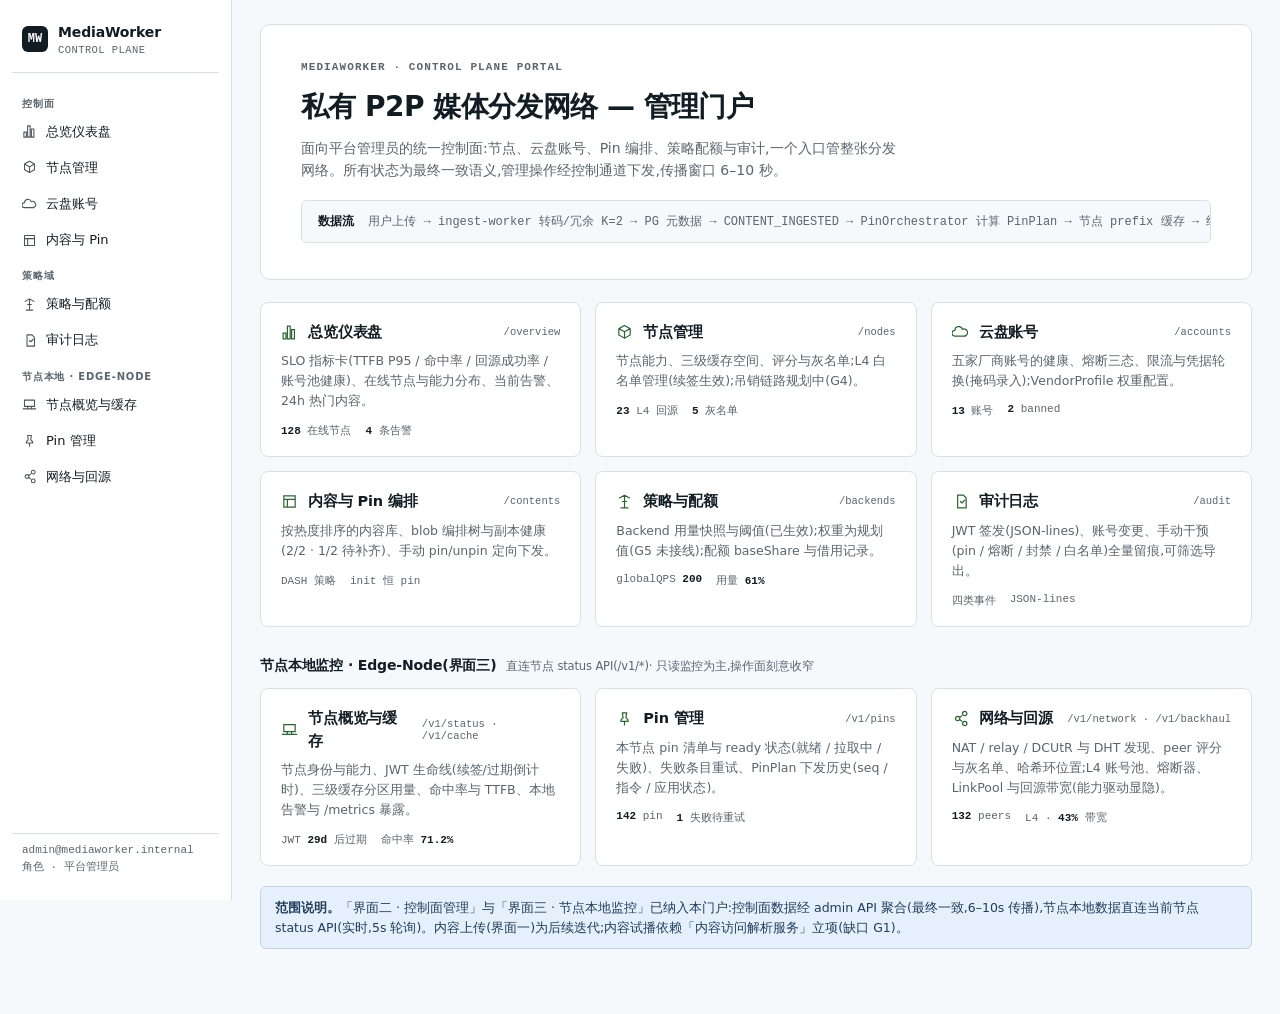
==== ui/index.html @ b16d65c3 "fix(accountpool): register OAuth2 credentials in BuildFromConfig BuildFromConfig created a TokenMana" ====
<!doctype html>
<html lang="zh-CN">
<head>
<meta charset="utf-8" />
<meta name="viewport" content="width=device-width, initial-scale=1" />
<title>MediaWorker 控制面 · 管理门户</title>
<link rel="stylesheet" href="assets/app.css" />
<style>
  .hero {
    border: 1px solid var(--border);
    border-radius: 10px;
    background: var(--surface);
    padding: 36px 40px;
    margin-bottom: 22px;
  }
  .hero .kicker {
    font: 600 11px var(--font-mono);
    letter-spacing: 0.1em; text-transform: uppercase;
    color: var(--muted); margin-bottom: 12px;
  }
  .hero h1 { font-size: 28px; font-weight: 700; letter-spacing: -0.02em; margin-bottom: 10px; }
  .hero p { color: var(--muted); font-size: 14px; max-width: 68ch; }
  .hero .flow {
    margin-top: 18px; padding: 12px 16px;
    background: oklch(98% 0.004 250);
    border: 1px solid var(--border); border-radius: var(--radius);
    font: 12px var(--font-mono); color: var(--muted);
    overflow-x: auto; white-space: nowrap;
  }
  .hero .flow b { color: var(--fg); font-weight: 600; }
  .mod {
    display: flex; flex-direction: column; gap: 8px;
    border: 1px solid var(--border); border-radius: 8px;
    background: var(--surface); padding: 18px 20px;
    text-decoration: none; color: var(--fg);
    transition: border-color 0.12s, transform 0.12s;
  }
  .mod:hover { border-color: oklch(70% 0.08 145); transform: translateY(-1px); }
  .mod .m-top { display: flex; align-items: center; gap: 10px; }
  .mod .m-top svg { width: 17px; height: 17px; stroke-width: 1.7; color: oklch(45% 0.1 145); }
  .mod .m-top .t { font-weight: 650; font-size: 14.5px; letter-spacing: -0.01em; }
  .mod .m-top .api { margin-left: auto; font: 10.5px var(--font-mono); color: var(--muted); }
  .mod p { font-size: 12.5px; color: var(--muted); line-height: 1.6; }
  .mod .m-stats { display: flex; gap: 14px; margin-top: 4px; font: 11px var(--font-mono); color: var(--muted); }
  .mod .m-stats b { color: var(--fg); font-weight: 600; }
</style>
</head>
<body>
<div class="shell">
  <aside class="sidebar"></aside>
  <main class="main">
    <div class="hero">
      <div class="kicker">MediaWorker · Control Plane Portal</div>
      <h1>私有 P2P 媒体分发网络 — 管理门户</h1>
      <p>面向平台管理员的统一控制面:节点、云盘账号、Pin 编排、策略配额与审计,一个入口管整张分发网络。所有状态为最终一致语义,管理操作经控制通道下发,传播窗口 6–10 秒。</p>
      <div class="flow">
        <b>数据流</b>&nbsp; 用户上传 → ingest-worker 转码/冗余 K=2 → PG 元数据 → CONTENT_INGESTED → PinOrchestrator 计算 PinPlan → 节点 prefix 缓存 → 终端经 edge-node 拉流
      </div>
    </div>

    <div class="grid g-3">
      <a class="mod" href="dashboard.html">
        <div class="m-top"><svg viewBox="0 0 24 24" fill="none" stroke="currentColor" stroke-linecap="round"><path d="M3 13h4v8H3zM9 3h4v18H9zM15 8h4v13h-4z"/></svg><span class="t">总览仪表盘</span><span class="api">/overview</span></div>
        <p>SLO 指标卡(TTFB P95 / 命中率 / 回源成功率 / 账号池健康)、在线节点与能力分布、当前告警、24h 热门内容。</p>
        <div class="m-stats"><span><b>128</b> 在线节点</span><span><b>4</b> 条告警</span></div>
      </a>
      <a class="mod" href="nodes.html">
        <div class="m-top"><svg viewBox="0 0 24 24" fill="none" stroke="currentColor" stroke-linecap="round"><path d="M12 2l8 4.5v9L12 20l-8-4.5v-9L12 2zM12 11l8-4.5M12 11v9M12 11L4 6.5"/></svg><span class="t">节点管理</span><span class="api">/nodes</span></div>
        <p>节点能力、三级缓存空间、评分与灰名单;L4 白名单管理(续签生效);吊销链路规划中(G4)。</p>
        <div class="m-stats"><span><b>23</b> L4 回源</span><span><b>5</b> 灰名单</span></div>
      </a>
      <a class="mod" href="accounts.html">
        <div class="m-top"><svg viewBox="0 0 24 24" fill="none" stroke="currentColor" stroke-linecap="round"><path d="M4 17a4 4 0 010-8 5.5 5.5 0 0110.7-1.5A4.5 4.5 0 0119 16.5V17H4z"/></svg><span class="t">云盘账号</span><span class="api">/accounts</span></div>
        <p>五家厂商账号的健康、熔断三态、限流与凭据轮换(掩码录入);VendorProfile 权重配置。</p>
        <div class="m-stats"><span><b>13</b> 账号</span><span><b>2</b> banned</span></div>
      </a>
      <a class="mod" href="content.html">
        <div class="m-top"><svg viewBox="0 0 24 24" fill="none" stroke="currentColor" stroke-linecap="round"><path d="M4 4h16v16H4zM4 9h16M9 9v11"/></svg><span class="t">内容与 Pin 编排</span><span class="api">/contents</span></div>
        <p>按热度排序的内容库、blob 编排树与副本健康(2/2 · 1/2 待补齐)、手动 pin/unpin 定向下发。</p>
        <div class="m-stats"><span>DASH 策略</span><span>init 恒 pin</span></div>
      </a>
      <a class="mod" href="policy.html">
        <div class="m-top"><svg viewBox="0 0 24 24" fill="none" stroke="currentColor" stroke-linecap="round"><path d="M12 3v18M5 7l7-4 7 4M7 21h10M9 12h6"/></svg><span class="t">策略与配额</span><span class="api">/backends</span></div>
        <p>Backend 用量快照与阈值(已生效);权重为规划值(G5 未接线);配额 baseShare 与借用记录。</p>
        <div class="m-stats"><span>globalQPS <b>200</b></span><span>用量 <b>61%</b></span></div>
      </a>
      <a class="mod" href="audit.html">
        <div class="m-top"><svg viewBox="0 0 24 24" fill="none" stroke="currentColor" stroke-linecap="round"><path d="M8 3h8l4 4v14H8zM8 3v18M12 12l2 2 4-4"/></svg><span class="t">审计日志</span><span class="api">/audit</span></div>
        <p>JWT 签发(JSON-lines)、账号变更、手动干预(pin / 熔断 / 封禁 / 白名单)全量留痕,可筛选导出。</p>
        <div class="m-stats"><span>四类事件</span><span>JSON-lines</span></div>
      </a>
    </div>

    <div class="section-h" style="margin-top:28px;">节点本地监控 · Edge-Node(界面三)
      <span class="hint">直连节点 status API(/v1/*)· 只读监控为主,操作面刻意收窄</span>
    </div>
    <div class="grid g-3">
      <a class="mod" href="edge-node.html">
        <div class="m-top"><svg viewBox="0 0 24 24" fill="none" stroke="currentColor" stroke-linecap="round"><path d="M4 5h16v10H4zM2 19h20M9 15v4M15 15v4"/></svg><span class="t">节点概览与缓存</span><span class="api">/v1/status · /v1/cache</span></div>
        <p>节点身份与能力、JWT 生命线(续签/过期倒计时)、三级缓存分区用量、命中率与 TTFB、本地告警与 /metrics 暴露。</p>
        <div class="m-stats"><span>JWT <b>29d</b> 后过期</span><span>命中率 <b>71.2%</b></span></div>
      </a>
      <a class="mod" href="edge-pins.html">
        <div class="m-top"><svg viewBox="0 0 24 24" fill="none" stroke="currentColor" stroke-linecap="round"><path d="M9 4h6l-1 7 3 3v2H7v-2l3-3-1-7zM12 16v5"/></svg><span class="t">Pin 管理</span><span class="api">/v1/pins</span></div>
        <p>本节点 pin 清单与 ready 状态(就绪 / 拉取中 / 失败)、失败条目重试、PinPlan 下发历史(seq / 指令 / 应用状态)。</p>
        <div class="m-stats"><span><b>142</b> pin</span><span><b>1</b> 失败待重试</span></div>
      </a>
      <a class="mod" href="edge-network.html">
        <div class="m-top"><svg viewBox="0 0 24 24" fill="none" stroke="currentColor" stroke-linecap="round"><path d="M5 12a3 3 0 106 0 3 3 0 00-6 0zM15 5a3 3 0 106 0 3 3 0 00-6 0zM15 19a3 3 0 106 0 3 3 0 00-6 0zM10.7 10.8l3-2.6M10.7 13.2l3 2.6"/></svg><span class="t">网络与回源</span><span class="api">/v1/network · /v1/backhaul</span></div>
        <p>NAT / relay / DCUtR 与 DHT 发现、peer 评分与灰名单、哈希环位置;L4 账号池、熔断器、LinkPool 与回源带宽(能力驱动显隐)。</p>
        <div class="m-stats"><span><b>132</b> peers</span><span>L4 · <b>43%</b> 带宽</span></div>
      </a>
    </div>

    <div class="notice mt" style="margin-top:20px;">
      <div><b>范围说明。</b>「界面二 · 控制面管理」与「界面三 · 节点本地监控」已纳入本门户:控制面数据经 admin API 聚合(最终一致,6–10s 传播),节点本地数据直连当前节点 status API(实时,5s 轮询)。内容上传(界面一)为后续迭代;内容试播依赖「内容访问解析服务」立项(缺口 G1)。</div>
    </div>
  </main>
</div>

<script src="assets/app.js"></script>
<script>
  MW.injectSidebar('home');
  MW.injectChrome();
</script>
</body>
</html>
---- ui/assets/app.css ----
/* ==========================================================================
   MediaWorker Admin — 共享设计系统
   方向:Tech / Utility(Datadog / GitHub 系) — 信息密度优先,等宽数字,
   细线边框,状态徽章。令牌来自方向库 tech-utility,语义色用 oklch 推导。
   ========================================================================== */

:root {
  /* 方向库 tech-utility 令牌(verbatim) */
  --bg:      oklch(98% 0.005 250);
  --surface: oklch(100% 0 0);
  --fg:      oklch(22% 0.02 240);
  --muted:   oklch(50% 0.018 240);
  --border:  oklch(90% 0.008 240);
  --accent:  oklch(58% 0.16 145);

  /* 语义色 — 按用途命名,oklch 推导 */
  --success:      oklch(56% 0.14 155);
  --success-bg:   oklch(95% 0.03 155);
  --warn:         oklch(62% 0.14 75);
  --warn-bg:      oklch(95% 0.04 85);
  --danger:       oklch(55% 0.19 27);
  --danger-bg:    oklch(95% 0.03 27);
  --info:         oklch(52% 0.11 250);
  --info-bg:      oklch(95% 0.02 250);
  --planned:      oklch(52% 0.09 290);
  --planned-bg:   oklch(95% 0.02 290);

  --font-body: -apple-system, BlinkMacSystemFont, 'Inter', 'Segoe UI', system-ui, sans-serif;
  --font-mono: 'JetBrains Mono', 'IBM Plex Mono', ui-monospace, Menlo, monospace;

  --radius: 6px;
  --sidebar-w: 232px;
}

* { box-sizing: border-box; margin: 0; padding: 0; }

html, body {
  background: var(--bg);
  color: var(--fg);
  font: 14px/1.55 var(--font-body);
  -webkit-font-smoothing: antialiased;
}

.mono, .num { font-family: var(--font-mono); font-variant-numeric: tabular-nums; }
.num { font-family: var(--font-body); font-variant-numeric: tabular-nums; }

/* ---------- 布局骨架 ---------- */
.shell { display: flex; min-height: 100vh; }

.sidebar {
  width: var(--sidebar-w);
  flex: 0 0 var(--sidebar-w);
  background: var(--surface);
  border-right: 1px solid var(--border);
  position: sticky;
  top: 0;
  height: 100vh;
  display: flex;
  flex-direction: column;
  padding: 16px 12px;
  gap: 2px;
}
.sidebar .brand {
  display: flex; align-items: center; gap: 10px;
  padding: 6px 10px 16px;
  border-bottom: 1px solid var(--border);
  margin-bottom: 12px;
}
.sidebar .brand .mark {
  width: 26px; height: 26px; border-radius: 6px;
  background: var(--fg);
  display: grid; place-items: center;
  color: var(--surface);
  font: 700 12px/1 var(--font-mono);
}
.sidebar .brand .name { font-weight: 650; font-size: 14px; letter-spacing: -0.01em; }
.sidebar .brand .sub { font: 10.5px var(--font-mono); color: var(--muted); letter-spacing: 0.04em; }
.sidebar .nav-label {
  font: 600 10px/1 var(--font-body);
  letter-spacing: 0.08em; text-transform: uppercase;
  color: var(--muted);
  padding: 12px 10px 4px;
}
.sidebar a {
  display: flex; align-items: center; gap: 9px;
  padding: 7px 10px;
  border-radius: var(--radius);
  color: var(--fg);
  text-decoration: none;
  font-size: 13px; font-weight: 500;
}
.sidebar a svg { width: 15px; height: 15px; stroke-width: 1.7; flex: none; opacity: 0.75; }
.sidebar a:hover { background: oklch(96% 0.005 250); }
.sidebar a.active { background: oklch(94% 0.02 145); color: oklch(35% 0.1 145); font-weight: 600; }
.sidebar a.active svg { opacity: 1; }
.sidebar .foot {
  margin-top: auto;
  padding: 10px;
  border-top: 1px solid var(--border);
  font: 11px var(--font-mono);
  color: var(--muted);
  display: flex; flex-direction: column; gap: 3px;
}

.main { flex: 1; min-width: 0; padding: 24px 28px 64px; }

.topbar {
  display: flex; align-items: baseline; gap: 14px;
  margin-bottom: 20px;
  flex-wrap: wrap;
}
.topbar h1 { font-size: 20px; font-weight: 650; letter-spacing: -0.02em; }
.topbar .crumb { font: 12px var(--font-mono); color: var(--muted); }
.topbar .spacer { flex: 1; }
.topbar .freshness {
  font: 11px var(--font-mono); color: var(--muted);
  display: inline-flex; align-items: center; gap: 6px;
}
.freshness .dot { width: 6px; height: 6px; border-radius: 50%; background: var(--success); }

/* ---------- 卡片与栅格 ---------- */
.card {
  background: var(--surface);
  border: 1px solid var(--border);
  border-radius: var(--radius);
  padding: 16px 18px;
}
.card > h3, .card-title {
  font-size: 13px; font-weight: 650; letter-spacing: -0.01em;
  margin-bottom: 12px;
  display: flex; align-items: center; gap: 8px; flex-wrap: wrap;
}
.card .card-title .hint { font: 400 11px var(--font-body); color: var(--muted); }

.grid { display: grid; gap: 14px; }
.g-4 { grid-template-columns: repeat(4, 1fr); }
.g-3 { grid-template-columns: repeat(3, 1fr); }
.g-2 { grid-template-columns: repeat(2, 1fr); }
.g-21 { grid-template-columns: 2fr 1fr; }
.g-12 { grid-template-columns: 1fr 2fr; }
.mt { margin-top: 14px; }

/* ---------- 指标卡 ---------- */
.stat { display: flex; flex-direction: column; gap: 6px; }
.stat .label {
  font-size: 12px; color: var(--muted); font-weight: 550;
  display: flex; align-items: center; gap: 6px;
}
.stat .value {
  font: 650 26px/1.1 var(--font-body);
  font-variant-numeric: tabular-nums;
  letter-spacing: -0.02em;
}
.stat .value small { font: 500 13px var(--font-body); color: var(--muted); letter-spacing: 0; }
.stat .target { font: 11px var(--font-mono); color: var(--muted); }
.stat.ok .value { color: var(--success); }
.stat.warn .value { color: var(--warn); }
.stat.bad .value { color: var(--danger); }

/* ---------- 表格 ---------- */
.tbl-wrap { overflow-x: auto; border: 1px solid var(--border); border-radius: var(--radius); background: var(--surface); }
table.tbl { width: 100%; border-collapse: collapse; font-size: 13px; }
.tbl th {
  text-align: left;
  font: 600 11px var(--font-body);
  letter-spacing: 0.06em; text-transform: uppercase;
  color: var(--muted);
  padding: 9px 14px;
  border-bottom: 1px solid var(--border);
  white-space: nowrap;
  background: oklch(98.5% 0.004 250);
}
.tbl td {
  padding: 10px 14px;
  border-bottom: 1px solid var(--border);
  vertical-align: middle;
}
.tbl tr:last-child td { border-bottom: 0; }
.tbl tbody tr { transition: background 0.1s; }
.tbl tbody tr:hover { background: oklch(97.5% 0.004 250); }
.tbl tr.clickable { cursor: pointer; }
.tbl .r { text-align: right; }
.tbl .c { text-align: center; }
.tbl code, code {
  font: 12px var(--font-mono);
  background: oklch(96% 0.005 250);
  padding: 1px 6px; border-radius: 4px;
  border: 1px solid var(--border);
}

/* ---------- 徽章 / 状态 ---------- */
.pill {
  display: inline-flex; align-items: center; gap: 5px;
  font: 600 11px/1 var(--font-body);
  letter-spacing: 0.02em;
  padding: 4px 8px;
  border-radius: 999px;
  white-space: nowrap;
}
.pill .d { width: 6px; height: 6px; border-radius: 50%; background: currentColor; }
.pill.ok      { color: oklch(38% 0.1 155);  background: var(--success-bg); }
.pill.warn    { color: oklch(42% 0.11 70);  background: var(--warn-bg); }
.pill.bad     { color: oklch(42% 0.14 27);  background: var(--danger-bg); }
.pill.info    { color: oklch(38% 0.09 250); background: var(--info-bg); }
.pill.planned { color: oklch(38% 0.08 290); background: var(--planned-bg); }
.pill.neutral { color: var(--muted); background: oklch(95% 0.005 250); }

.chip {
  display: inline-flex; align-items: center;
  font: 500 11px var(--font-mono);
  padding: 3px 7px;
  border: 1px solid var(--border);
  border-radius: 4px;
  color: var(--fg);
  background: var(--surface);
  white-space: nowrap;
}

.tag-live    { color: oklch(38% 0.1 155); }
.tag-planned { color: oklch(42% 0.08 290); font-style: normal; }

/* ---------- 按钮 ---------- */
.btn {
  display: inline-flex; align-items: center; gap: 6px;
  font: 550 12.5px var(--font-body);
  padding: 7px 13px;
  border-radius: var(--radius);
  border: 1px solid var(--border);
  background: var(--surface);
  color: var(--fg);
  cursor: pointer;
  transition: background 0.12s, border-color 0.12s;
  text-decoration: none;
}
.btn:hover { background: oklch(96.5% 0.005 250); }
.btn.primary { background: var(--accent); border-color: var(--accent); color: #fff; }
.btn.primary:hover { background: oklch(52% 0.15 145); }
.btn.danger { color: var(--danger); border-color: oklch(85% 0.05 27); }
.btn.danger:hover { background: var(--danger-bg); }
.btn.ghost { border-color: transparent; }
.btn.sm { padding: 4px 9px; font-size: 11.5px; }
.btn[disabled] { opacity: 0.45; cursor: not-allowed; }
.btn svg { width: 14px; height: 14px; stroke-width: 1.8; }

/* ---------- 表单 ---------- */
.field { display: flex; flex-direction: column; gap: 5px; margin-bottom: 14px; }
.field label { font-size: 12px; font-weight: 600; }
.field .help { font-size: 11px; color: var(--muted); }
.input, select.input, textarea.input {
  font: 13px var(--font-body);
  padding: 8px 10px;
  border: 1px solid var(--border);
  border-radius: var(--radius);
  background: var(--surface);
  color: var(--fg);
  width: 100%;
}
.input:focus { outline: 2px solid oklch(80% 0.06 145); outline-offset: 0; border-color: var(--accent); }
.input.mono { font-family: var(--font-mono); font-size: 12.5px; }
.form-row { display: grid; grid-template-columns: 1fr 1fr; gap: 12px; }

.switch { position: relative; width: 34px; height: 20px; flex: none; cursor: pointer; }
.switch input { opacity: 0; width: 0; height: 0; }
.switch .track {
  position: absolute; inset: 0; border-radius: 999px;
  background: oklch(88% 0.008 240); transition: background 0.15s;
}
.switch .track::after {
  content: ''; position: absolute; top: 2px; left: 2px;
  width: 16px; height: 16px; border-radius: 50%;
  background: #fff; box-shadow: 0 1px 3px rgba(0,0,0,0.2);
  transition: transform 0.15s;
}
.switch input:checked + .track { background: var(--accent); }
.switch input:checked + .track::after { transform: translateX(14px); }

/* ---------- 用量条 ---------- */
.meter { display: flex; flex-direction: column; gap: 4px; min-width: 110px; }
.meter .m-top { display: flex; justify-content: space-between; font: 11px var(--font-mono); color: var(--muted); }
.meter .bar { height: 5px; border-radius: 3px; background: oklch(93% 0.006 250); overflow: hidden; }
.meter .bar i { display: block; height: 100%; border-radius: 3px; background: oklch(62% 0.04 240); }
.meter .bar i.w { background: var(--warn); }
.meter .bar i.b { background: var(--danger); }

/* ---------- 分段 / Tabs ---------- */
.tabs { display: flex; gap: 2px; border-bottom: 1px solid var(--border); margin-bottom: 16px; }
.tabs button {
  font: 550 13px var(--font-body);
  padding: 9px 14px;
  background: none; border: 0; cursor: pointer;
  color: var(--muted);
  border-bottom: 2px solid transparent;
  margin-bottom: -1px;
}
.tabs button:hover { color: var(--fg); }
.tabs button.active { color: var(--fg); border-bottom-color: var(--accent); font-weight: 650; }
.tab-pane { display: none; }
.tab-pane.active { display: block; }

/* ---------- 描述列表 ---------- */
.dl { display: grid; grid-template-columns: 150px 1fr; row-gap: 8px; column-gap: 16px; font-size: 13px; }
.dl dt { color: var(--muted); font-weight: 500; }
.dl dd { font-variant-numeric: tabular-nums; word-break: break-all; }

/* ---------- 抽屉 / 弹窗 / Toast ---------- */
.scrim {
  position: fixed; inset: 0;
  background: rgba(15, 20, 30, 0.4);
  opacity: 0; pointer-events: none;
  transition: opacity 0.18s;
  z-index: 60;
}
.scrim.open { opacity: 1; pointer-events: auto; }

.drawer {
  position: fixed; top: 0; right: 0; bottom: 0;
  width: min(640px, 94vw);
  background: var(--bg);
  border-left: 1px solid var(--border);
  box-shadow: -16px 0 48px rgba(15,20,30,0.12);
  transform: translateX(102%);
  transition: transform 0.22s cubic-bezier(0.32, 0.72, 0, 1);
  z-index: 61;
  display: flex; flex-direction: column;
}
.drawer.open { transform: translateX(0); }
.drawer .d-head {
  display: flex; align-items: flex-start; gap: 12px;
  padding: 18px 22px 14px;
  border-bottom: 1px solid var(--border);
  background: var(--surface);
}
.drawer .d-head h2 { font-size: 15px; font-weight: 650; letter-spacing: -0.01em; }
.drawer .d-head .sub { font: 11.5px var(--font-mono); color: var(--muted); margin-top: 3px; word-break: break-all; }
.drawer .d-body { flex: 1; overflow-y: auto; padding: 18px 22px 40px; }
.drawer .d-close {
  margin-left: auto; background: none; border: 0; cursor: pointer;
  font-size: 18px; color: var(--muted); line-height: 1; padding: 4px;
}
.drawer .d-close:hover { color: var(--fg); }

.modal {
  position: fixed; top: 50%; left: 50%;
  transform: translate(-50%, -50%) scale(0.97);
  width: min(480px, 92vw);
  background: var(--surface);
  border: 1px solid var(--border);
  border-radius: 10px;
  box-shadow: 0 24px 64px rgba(15,20,30,0.2);
  opacity: 0; pointer-events: none;
  transition: opacity 0.15s, transform 0.15s;
  z-index: 62;
  padding: 22px;
}
.modal.open { opacity: 1; pointer-events: auto; transform: translate(-50%, -50%) scale(1); }
.modal h3 { font-size: 15px; font-weight: 650; margin-bottom: 8px; }
.modal p { font-size: 13px; color: var(--muted); margin-bottom: 6px; }
.modal .m-acts { display: flex; justify-content: flex-end; gap: 8px; margin-top: 18px; }
.modal .confirm-phrase { margin-top: 12px; }

#toasts {
  position: fixed; bottom: 20px; right: 20px;
  display: flex; flex-direction: column; gap: 8px;
  z-index: 80;
}
.toast {
  display: flex; align-items: flex-start; gap: 9px;
  background: oklch(22% 0.02 240);
  color: oklch(96% 0.005 250);
  font-size: 12.5px;
  padding: 11px 14px;
  border-radius: 8px;
  box-shadow: 0 10px 30px rgba(0,0,0,0.25);
  max-width: 360px;
  animation: toast-in 0.22s cubic-bezier(0.32, 0.72, 0, 1);
}
.toast .t-sub { display: block; font: 11px var(--font-mono); opacity: 0.65; margin-top: 2px; }
@keyframes toast-in { from { transform: translateY(8px); opacity: 0; } }

/* ---------- 空态 / 提示条 ---------- */
.notice {
  display: flex; gap: 10px; align-items: flex-start;
  border: 1px solid oklch(86% 0.03 250);
  background: var(--info-bg);
  border-radius: var(--radius);
  padding: 11px 14px;
  font-size: 12.5px;
  color: oklch(35% 0.06 250);
}
.notice.warn { border-color: oklch(84% 0.06 75); background: var(--warn-bg); color: oklch(38% 0.09 65); }
.notice.bad { border-color: oklch(84% 0.06 27); background: var(--danger-bg); color: oklch(38% 0.12 27); }
.notice.planned { border-color: oklch(85% 0.04 290); background: var(--planned-bg); color: oklch(36% 0.07 290); }
.notice b { font-weight: 650; }
.notice code { background: rgba(255,255,255,0.6); }

.empty { padding: 36px; text-align: center; color: var(--muted); font-size: 13px; }

/* ---------- 简易图表 ---------- */
.spark { display: flex; align-items: flex-end; gap: 2px; height: 44px; }
.spark i { flex: 1; background: oklch(88% 0.03 145); border-radius: 2px 2px 0 0; min-height: 2px; }
.spark i.hot { background: var(--accent); }

.hbar { display: grid; grid-template-columns: 110px 1fr 52px; gap: 10px; align-items: center; font-size: 12px; padding: 5px 0; }
.hbar .hb-track { height: 8px; background: oklch(93% 0.006 250); border-radius: 4px; overflow: hidden; }
.hbar .hb-track i { display: block; height: 100%; background: oklch(62% 0.04 240); border-radius: 4px; }
.hbar .num { text-align: right; color: var(--muted); font-size: 11.5px; }

/* ---------- 杂项 ---------- */
.kv-strip { display: flex; gap: 22px; flex-wrap: wrap; font-size: 12.5px; }
.kv-strip .kv { display: flex; flex-direction: column; gap: 2px; }
.kv-strip .kv .k { font-size: 11px; color: var(--muted); }
.kv-strip .kv .v { font-weight: 600; font-variant-numeric: tabular-nums; }

.tree { font: 12.5px var(--font-mono); }
.tree .t-row {
  display: flex; align-items: center; gap: 10px;
  padding: 8px 12px;
  border: 1px solid var(--border);
  border-radius: var(--radius);
  background: var(--surface);
  margin-bottom: 6px;
  flex-wrap: wrap;
}
.tree .t-row.child { margin-left: 28px; position: relative; }
.tree .t-row.child::before {
  content: ''; position: absolute; left: -16px; top: 50%;
  width: 12px; height: 1px; background: var(--border);
}

.stepper { display: flex; align-items: center; gap: 0; margin: 6px 0 2px; flex-wrap: wrap; }
.stepper .st { display: flex; align-items: center; gap: 7px; font-size: 12px; font-weight: 550; }
.stepper .st .ico {
  width: 20px; height: 20px; border-radius: 50%;
  display: grid; place-items: center;
  font: 700 10px var(--font-mono);
  border: 1.5px solid var(--border); color: var(--muted);
  background: var(--surface);
}
.stepper .st.done .ico { border-color: var(--success); color: var(--success); }
.stepper .st.fail .ico { border-color: var(--danger); color: var(--danger); }
.stepper .st.run .ico { border-color: var(--warn); color: var(--warn); }
.stepper .sep { width: 26px; height: 1.5px; background: var(--border); margin: 0 8px; }

.section-h {
  display: flex; align-items: baseline; gap: 10px;
  font-size: 14px; font-weight: 650; letter-spacing: -0.01em;
  margin: 26px 0 12px;
}
.section-h .hint { font: 400 11.5px var(--font-body); color: var(--muted); }
.section-h .spacer { flex: 1; }

.toolbar { display: flex; gap: 10px; align-items: center; margin-bottom: 14px; flex-wrap: wrap; }
.toolbar .spacer { flex: 1; }
.toolbar .input { width: auto; }
.toolbar .search { width: 260px; }

/* ---------- 响应式 ---------- */
.menu-btn { display: none; }
@media (max-width: 1180px) {
  .g-4 { grid-template-columns: repeat(2, 1fr); }
  .g-3 { grid-template-columns: repeat(2, 1fr); }
  .g-21, .g-12, .g-2 { grid-template-columns: 1fr; }
}
@media (max-width: 900px) {
  .sidebar {
    position: fixed; z-index: 70; left: 0; top: 0;
    transform: translateX(-100%);
    transition: transform 0.2s;
    box-shadow: 16px 0 48px rgba(15,20,30,0.12);
  }
  .sidebar.open { transform: translateX(0); }
  .menu-btn {
    display: inline-flex; align-items: center; justify-content: center;
    width: 32px; height: 32px;
    border: 1px solid var(--border); border-radius: var(--radius);
    background: var(--surface); cursor: pointer; font-size: 15px;
  }
  .main { padding: 16px 16px 56px; }
  .g-4, .g-3 { grid-template-columns: 1fr; }
  .toolbar .search { width: 100%; }
  .form-row { grid-template-columns: 1fr; }
  .dl { grid-template-columns: 120px 1fr; }
}
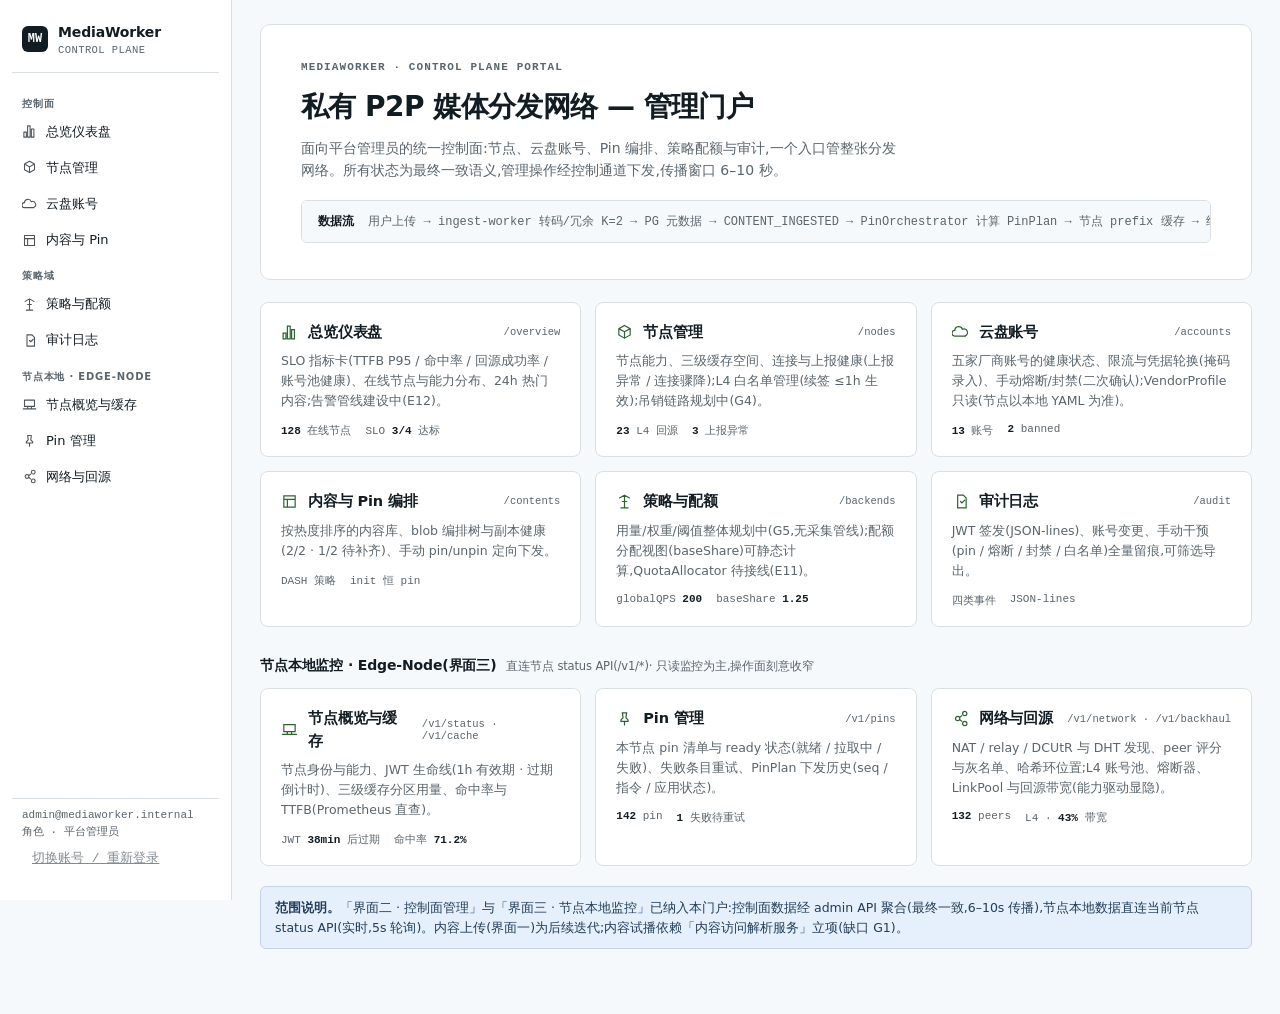
==== commit ded9ae61: "增加ui文档" ====
--- a/ui/index.html
+++ b/ui/index.html
@@ -61,17 +61,17 @@
     <div class="grid g-3">
       <a class="mod" href="dashboard.html">
         <div class="m-top"><svg viewBox="0 0 24 24" fill="none" stroke="currentColor" stroke-linecap="round"><path d="M3 13h4v8H3zM9 3h4v18H9zM15 8h4v13h-4z"/></svg><span class="t">总览仪表盘</span><span class="api">/overview</span></div>
-        <p>SLO 指标卡(TTFB P95 / 命中率 / 回源成功率 / 账号池健康)、在线节点与能力分布、当前告警、24h 热门内容。</p>
-        <div class="m-stats"><span><b>128</b> 在线节点</span><span><b>4</b> 条告警</span></div>
+        <p>SLO 指标卡(TTFB P95 / 命中率 / 回源成功率 / 账号池健康)、在线节点与能力分布、24h 热门内容;告警管线建设中(E12)。</p>
+        <div class="m-stats"><span><b>128</b> 在线节点</span><span>SLO <b>3/4</b> 达标</span></div>
       </a>
       <a class="mod" href="nodes.html">
         <div class="m-top"><svg viewBox="0 0 24 24" fill="none" stroke="currentColor" stroke-linecap="round"><path d="M12 2l8 4.5v9L12 20l-8-4.5v-9L12 2zM12 11l8-4.5M12 11v9M12 11L4 6.5"/></svg><span class="t">节点管理</span><span class="api">/nodes</span></div>
-        <p>节点能力、三级缓存空间、评分与灰名单;L4 白名单管理(续签生效);吊销链路规划中(G4)。</p>
-        <div class="m-stats"><span><b>23</b> L4 回源</span><span><b>5</b> 灰名单</span></div>
+        <p>节点能力、三级缓存空间、连接与上报健康(上报异常 / 连接骤降);L4 白名单管理(续签 ≤1h 生效);吊销链路规划中(G4)。</p>
+        <div class="m-stats"><span><b>23</b> L4 回源</span><span><b>3</b> 上报异常</span></div>
       </a>
       <a class="mod" href="accounts.html">
         <div class="m-top"><svg viewBox="0 0 24 24" fill="none" stroke="currentColor" stroke-linecap="round"><path d="M4 17a4 4 0 010-8 5.5 5.5 0 0110.7-1.5A4.5 4.5 0 0119 16.5V17H4z"/></svg><span class="t">云盘账号</span><span class="api">/accounts</span></div>
-        <p>五家厂商账号的健康、熔断三态、限流与凭据轮换(掩码录入);VendorProfile 权重配置。</p>
+        <p>五家厂商账号的健康状态、限流与凭据轮换(掩码录入)、手动熔断/封禁(二次确认);VendorProfile 只读(节点以本地 YAML 为准)。</p>
         <div class="m-stats"><span><b>13</b> 账号</span><span><b>2</b> banned</span></div>
       </a>
       <a class="mod" href="content.html">
@@ -81,8 +81,8 @@
       </a>
       <a class="mod" href="policy.html">
         <div class="m-top"><svg viewBox="0 0 24 24" fill="none" stroke="currentColor" stroke-linecap="round"><path d="M12 3v18M5 7l7-4 7 4M7 21h10M9 12h6"/></svg><span class="t">策略与配额</span><span class="api">/backends</span></div>
-        <p>Backend 用量快照与阈值(已生效);权重为规划值(G5 未接线);配额 baseShare 与借用记录。</p>
-        <div class="m-stats"><span>globalQPS <b>200</b></span><span>用量 <b>61%</b></span></div>
+        <p>用量/权重/阈值整体规划中(G5,无采集管线);配额分配视图(baseShare)可静态计算,QuotaAllocator 待接线(E11)。</p>
+        <div class="m-stats"><span>globalQPS <b>200</b></span><span>baseShare <b>1.25</b></span></div>
       </a>
       <a class="mod" href="audit.html">
         <div class="m-top"><svg viewBox="0 0 24 24" fill="none" stroke="currentColor" stroke-linecap="round"><path d="M8 3h8l4 4v14H8zM8 3v18M12 12l2 2 4-4"/></svg><span class="t">审计日志</span><span class="api">/audit</span></div>
@@ -97,8 +97,8 @@
     <div class="grid g-3">
       <a class="mod" href="edge-node.html">
         <div class="m-top"><svg viewBox="0 0 24 24" fill="none" stroke="currentColor" stroke-linecap="round"><path d="M4 5h16v10H4zM2 19h20M9 15v4M15 15v4"/></svg><span class="t">节点概览与缓存</span><span class="api">/v1/status · /v1/cache</span></div>
-        <p>节点身份与能力、JWT 生命线(续签/过期倒计时)、三级缓存分区用量、命中率与 TTFB、本地告警与 /metrics 暴露。</p>
-        <div class="m-stats"><span>JWT <b>29d</b> 后过期</span><span>命中率 <b>71.2%</b></span></div>
+        <p>节点身份与能力、JWT 生命线(1h 有效期 · 过期倒计时)、三级缓存分区用量、命中率与 TTFB(Prometheus 直查)。</p>
+        <div class="m-stats"><span>JWT <b>38min</b> 后过期</span><span>命中率 <b>71.2%</b></span></div>
       </a>
       <a class="mod" href="edge-pins.html">
         <div class="m-top"><svg viewBox="0 0 24 24" fill="none" stroke="currentColor" stroke-linecap="round"><path d="M9 4h6l-1 7 3 3v2H7v-2l3-3-1-7zM12 16v5"/></svg><span class="t">Pin 管理</span><span class="api">/v1/pins</span></div>
